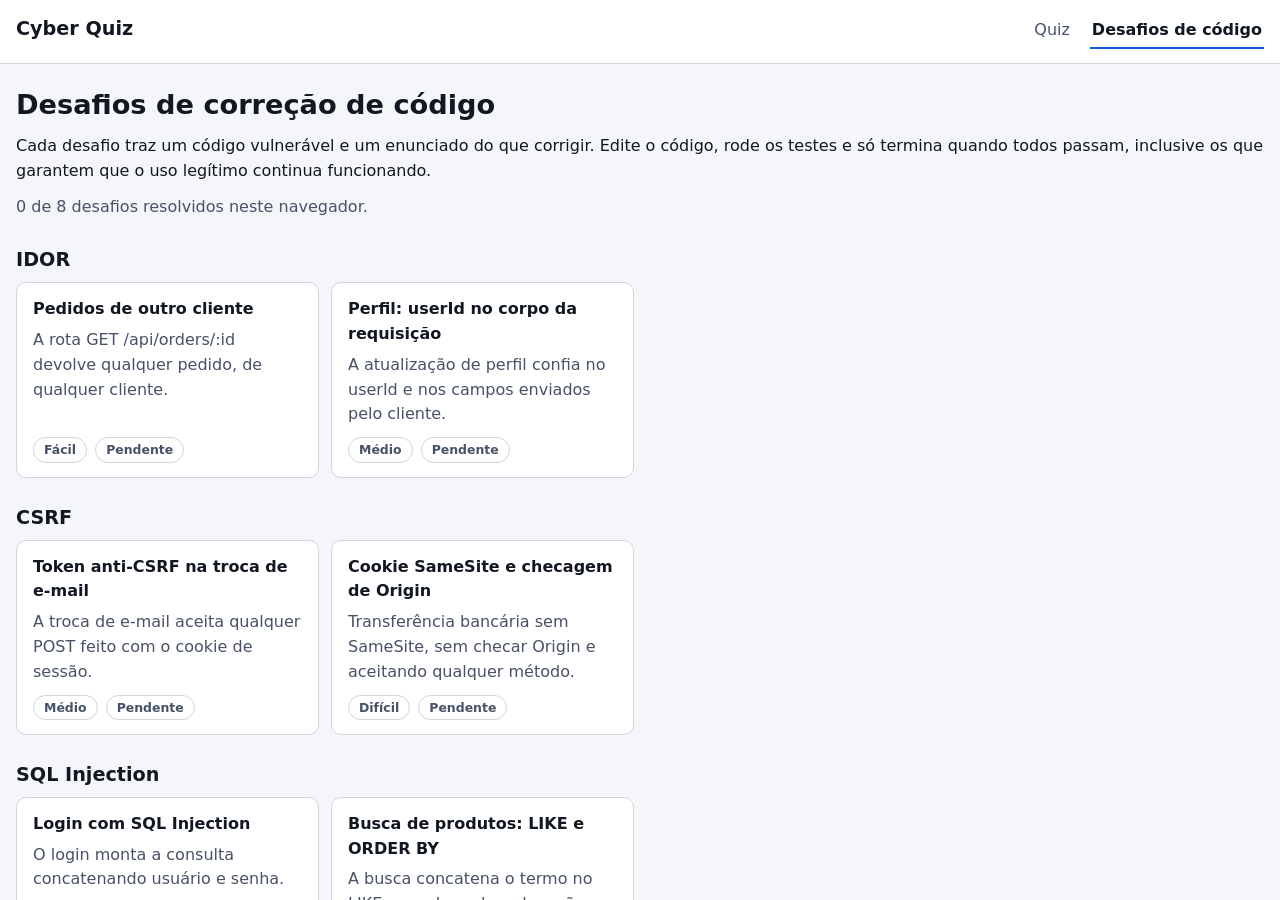
==== desafios.html @ b252db7a "feat: desafios de correção de código estilo LeetCode Página desafios.html com enunciado de um lado e" ====
<!doctype html>
<html lang="pt-BR">
<head>
  <meta charset="utf-8">
  <meta name="viewport" content="width=device-width, initial-scale=1">
  <meta http-equiv="Content-Security-Policy" content="default-src 'none'; script-src 'self'; style-src 'self'; connect-src 'self'; img-src 'self' data:; worker-src 'self'; base-uri 'none'; form-action 'none'">
  <meta name="color-scheme" content="light dark">
  <meta name="description" content="Desafios de correção de código: corrija IDOR, CSRF, SQL Injection e SSRF e rode os testes no navegador.">
  <title>Desafios de correção — Cyber Quiz</title>
  <link rel="icon" href="data:,">
  <link rel="stylesheet" href="assets/style.css">
</head>
<body>
  <a class="skip-link" href="#app">Ir para o conteúdo</a>

  <header class="site-header">
    <div class="container container-wide header-row">
      <a class="brand" href="./">Cyber Quiz</a>
      <nav aria-label="Principal">
        <a href="./">Quiz</a>
        <a href="desafios.html" aria-current="page">Desafios de código</a>
      </nav>
    </div>
  </header>

  <main id="app" class="container container-wide" tabindex="-1">
    <p class="muted" id="loading">Carregando desafios…</p>
    <noscript><p class="notice">Os desafios rodam os testes no navegador e precisam de JavaScript.</p></noscript>
  </main>

  <footer class="site-footer">
    <div class="container container-wide">
      <p>
        O código que você escreve roda só no seu navegador, em um Web Worker isolado, contra bancos e redes <strong>simulados</strong>.
        Nada é enviado a servidores. Pratique técnicas ofensivas apenas em ambientes próprios ou autorizados.
      </p>
      <p>
        <a href="https://github.com/thebinario/cyber-quiz">Código e desafios no GitHub</a>
        · o progresso fica apenas no seu navegador.
      </p>
    </div>
  </footer>

  <script src="assets/challenges.js"></script>
</body>
</html>
---- assets/style.css ----
:root {
  --bg: #f4f6f9;
  --surface: #ffffff;
  --text: #121821;
  --muted: #475266;
  --border: #cfd6e0;
  --primary: #0b5cd5;
  --primary-text: #ffffff;
  --primary-soft: #e6efff;
  --ok: #0a6b3a;
  --ok-bg: #e5f6ec;
  --bad: #a4161a;
  --bad-bg: #fdeaea;
  --focus: #b45309;
  --radius: 10px;
  --mono: ui-monospace, SFMono-Regular, Menlo, Consolas, "Liberation Mono", monospace;
}

@media (prefers-color-scheme: dark) {
  :root {
    --bg: #0e1116;
    --surface: #171b22;
    --text: #e8ecf2;
    --muted: #a6b0bf;
    --border: #2f3744;
    --primary: #7db1ff;
    --primary-text: #0a1220;
    --primary-soft: #17263f;
    --ok: #62d68f;
    --ok-bg: #11271b;
    --bad: #ff9094;
    --bad-bg: #2b1316;
    --focus: #fbbf24;
  }
}

* { box-sizing: border-box; }

html { -webkit-text-size-adjust: 100%; }

body {
  margin: 0;
  background: var(--bg);
  color: var(--text);
  font: 16px/1.55 system-ui, -apple-system, "Segoe UI", Roboto, "Helvetica Neue", Arial, sans-serif;
  min-height: 100vh;
  display: flex;
  flex-direction: column;
}

main { flex: 1; width: 100%; padding-top: 24px; padding-bottom: 40px; }
main:focus { outline: none; }

.container { width: 100%; max-width: 760px; margin: 0 auto; padding-left: 16px; padding-right: 16px; }

.skip-link {
  position: absolute; left: -9999px; top: 0;
  background: var(--primary); color: var(--primary-text);
  padding: 8px 12px; z-index: 10;
}
.skip-link:focus { left: 8px; top: 8px; }

.site-header { background: var(--surface); border-bottom: 1px solid var(--border); }
.site-header .container { display: flex; flex-wrap: wrap; gap: 4px 16px; align-items: baseline; padding-top: 14px; padding-bottom: 14px; }
.brand { font-weight: 700; font-size: 1.2rem; color: var(--text); text-decoration: none; }
.tagline { color: var(--muted); font-size: 0.9rem; }

.site-footer { border-top: 1px solid var(--border); color: var(--muted); font-size: 0.875rem; padding: 16px 0 24px; }
.site-footer p { margin: 4px 0; }

a { color: var(--primary); }
a:focus-visible, button:focus-visible, select:focus-visible, summary:focus-visible,
input:focus-visible + .option-body, [tabindex]:not([tabindex="-1"]):focus-visible {
  outline: 3px solid var(--focus);
  outline-offset: 2px;
}

h1, h2, h3 { line-height: 1.25; margin: 0 0 12px; }
h1 { font-size: 1.7rem; }
h2 { font-size: 1.3rem; }
h3 { font-size: 1.05rem; }
[data-autofocus]:focus { outline: none; }

p { margin: 0 0 12px; }
.muted { color: var(--muted); }

code {
  font-family: var(--mono);
  font-size: 0.92em;
  background: var(--primary-soft);
  border-radius: 4px;
  padding: 1px 5px;
  overflow-wrap: anywhere;
}

.card {
  background: var(--surface);
  border: 1px solid var(--border);
  border-radius: var(--radius);
  padding: 20px;
  margin-bottom: 20px;
}

.notice {
  border: 1px solid var(--bad);
  background: var(--bad-bg);
  border-radius: var(--radius);
  padding: 12px 14px;
}

fieldset { border: 0; margin: 0 0 16px; padding: 0; min-width: 0; }
legend { font-weight: 600; padding: 0; margin-bottom: 8px; }

.choice {
  display: flex; gap: 10px; align-items: flex-start;
  border: 1px solid var(--border); border-radius: var(--radius);
  padding: 10px 12px; margin-bottom: 8px; cursor: pointer;
  background: var(--surface);
}
.choice:hover { border-color: var(--primary); }
.choice input { margin-top: 5px; flex: none; }
.choice-body { display: flex; flex-direction: column; }
.choice:has(input:checked) { border-color: var(--primary); background: var(--primary-soft); }
.choice:has(input:focus-visible) { outline: 3px solid var(--focus); outline-offset: 2px; }

.field { display: flex; flex-wrap: wrap; gap: 8px 12px; align-items: center; margin-bottom: 14px; }
select {
  font: inherit; color: var(--text); background: var(--surface);
  border: 1px solid var(--border); border-radius: 8px; padding: 6px 10px;
}
.check { display: flex; gap: 8px; align-items: flex-start; margin-bottom: 16px; cursor: pointer; }
.check input { margin-top: 5px; }

.btn {
  font: inherit; font-weight: 600; cursor: pointer;
  border-radius: 8px; padding: 10px 18px; border: 1px solid transparent;
}
.btn-primary { background: var(--primary); color: var(--primary-text); }
.btn-primary:disabled { opacity: 0.5; cursor: not-allowed; }
.btn-secondary { background: transparent; color: var(--text); border-color: var(--border); }
.btn-secondary:hover { border-color: var(--primary); }
.actions { display: flex; flex-wrap: wrap; gap: 10px; margin-top: 16px; }

.quiz-meta { display: flex; flex-wrap: wrap; gap: 8px; align-items: center; margin-bottom: 8px; }
.chip {
  font-size: 0.78rem; font-weight: 600;
  border: 1px solid var(--border); border-radius: 999px;
  padding: 2px 10px; color: var(--muted); background: var(--surface);
}
.counter { font-weight: 600; margin-right: auto; }
progress { width: 100%; height: 10px; margin-bottom: 16px; accent-color: var(--primary); }

.question-text { font-size: 1.12rem; font-weight: 600; margin-bottom: 6px; }
.hint { color: var(--muted); font-size: 0.9rem; margin-bottom: 12px; }

.option { display: block; position: relative; margin-bottom: 10px; }
.option input { position: absolute; opacity: 0; inset: 0; width: 100%; height: 100%; margin: 0; cursor: pointer; }
.option-body {
  display: flex; gap: 12px; align-items: flex-start;
  border: 1px solid var(--border); border-radius: var(--radius);
  padding: 12px 14px; background: var(--surface);
}
.option:hover .option-body { border-color: var(--primary); }
.option input:checked + .option-body { border-color: var(--primary); background: var(--primary-soft); }
.option-key {
  flex: none; width: 26px; height: 26px; border-radius: 50%;
  display: inline-flex; align-items: center; justify-content: center;
  font-size: 0.85rem; font-weight: 700; border: 1px solid var(--border); color: var(--muted);
}
.option.is-multi .option-key { border-radius: 6px; }
.option-text { flex: 1; overflow-wrap: anywhere; }
.option input:checked + .option-body .option-key { background: var(--primary); color: var(--primary-text); border-color: var(--primary); }
.option-badge { flex: none; font-size: 0.8rem; font-weight: 700; white-space: nowrap; }

.option.is-correct .option-body { border-color: var(--ok); background: var(--ok-bg); }
.option.is-correct .option-badge { color: var(--ok); }
.option.is-wrong .option-body { border-color: var(--bad); background: var(--bad-bg); }
.option.is-wrong .option-badge { color: var(--bad); }
.option.is-locked input { cursor: default; }

.feedback { border-radius: var(--radius); padding: 14px 16px; margin-top: 16px; border: 1px solid var(--border); background: var(--surface); }
.feedback.ok { border-color: var(--ok); background: var(--ok-bg); }
.feedback.bad { border-color: var(--bad); background: var(--bad-bg); }
.feedback strong { display: block; margin-bottom: 4px; }

.score { font-size: 2.4rem; font-weight: 800; line-height: 1.1; margin-bottom: 4px; }

table { width: 100%; border-collapse: collapse; margin-bottom: 16px; font-size: 0.95rem; }
th, td { text-align: left; padding: 8px 10px; border-bottom: 1px solid var(--border); }
th { color: var(--muted); font-weight: 600; }
td.num, th.num { text-align: right; white-space: nowrap; }

details.review-item { border: 1px solid var(--border); border-radius: var(--radius); background: var(--surface); margin-bottom: 10px; }
details.review-item > summary { cursor: pointer; padding: 12px 14px; font-weight: 600; }
details.review-item .review-body { padding: 0 14px 14px; }
.tag-ok { color: var(--ok); }
.tag-bad { color: var(--bad); }
.review-body ul { margin: 4px 0 12px; padding-left: 20px; }

.history { list-style: none; padding: 0; margin: 0 0 12px; }
.history li { padding: 6px 0; border-bottom: 1px solid var(--border); display: flex; flex-wrap: wrap; gap: 4px 12px; }
.history .when { color: var(--muted); font-size: 0.9rem; }

@media (max-width: 480px) {
  .card { padding: 16px; }
  .option-body { padding: 10px 12px; }
}

@media (prefers-reduced-motion: reduce) {
  * { scroll-behavior: auto !important; transition: none !important; animation: none !important; }
}

/* ---------- navegação e layout largo ---------- */

.container-wide { max-width: 1280px; }
.header-row { justify-content: space-between; align-items: baseline; }
.site-header nav { display: flex; gap: 6px 18px; flex-wrap: wrap; }
.site-header nav a { color: var(--muted); text-decoration: none; padding: 4px 2px; border-bottom: 2px solid transparent; }
.site-header nav a:hover { color: var(--text); }
.site-header nav a[aria-current="page"] { color: var(--text); border-bottom-color: var(--primary); font-weight: 600; }

.visually-hidden {
  position: absolute; width: 1px; height: 1px; margin: -1px; padding: 0;
  overflow: hidden; clip: rect(0 0 0 0); white-space: nowrap; border: 0;
}
.small { font-size: 0.85rem; }

/* ---------- lista de desafios ---------- */

.topic-group { margin-top: 28px; }
.topic-group h2 { margin: 0 0 10px; font-size: 1.2rem; }
.challenge-grid { display: grid; gap: 12px; grid-template-columns: repeat(auto-fill, minmax(280px, 1fr)); }
.challenge-card {
  display: flex; flex-direction: column; gap: 6px;
  background: var(--surface); border: 1px solid var(--border); border-radius: var(--radius);
  padding: 14px 16px; color: var(--text); text-decoration: none;
}
.challenge-card:hover { border-color: var(--primary); }
.challenge-card.is-solved { border-left: 4px solid var(--ok); }
.challenge-title { font-weight: 700; }
.challenge-meta { display: flex; gap: 8px; flex-wrap: wrap; margin-top: auto; padding-top: 4px; }
.chip-ok { color: var(--ok); border-color: var(--ok); }
.chips { display: flex; gap: 8px; flex-wrap: wrap; margin: 4px 0; }

/* ---------- tela dividida: enunciado | código ---------- */

.split {
  display: grid;
  grid-template-columns: minmax(0, 1fr) minmax(0, 1.15fr);
  gap: 16px;
  align-items: start;
}
.pane {
  background: var(--surface); border: 1px solid var(--border); border-radius: var(--radius);
  padding: 18px 20px; min-width: 0;
}
.pane-statement h1 { margin: 6px 0 4px; font-size: 1.4rem; }
.pane-statement h1:focus { outline: none; }
.pane-statement .owasp { font-size: 0.85rem; margin: 4px 0 12px; }
.pane-statement .statement ul { padding-left: 20px; }
.pane-statement .statement li { margin: 6px 0; }
.pane-statement details { border-top: 1px solid var(--border); margin-top: 14px; padding-top: 10px; }
.pane-statement summary { cursor: pointer; font-weight: 600; }
.back-link { font-size: 0.9rem; }
.hints { padding-left: 20px; }
.btn-small { padding: 6px 12px; font-size: 0.9rem; margin-top: 8px; }

.pane-editor { position: sticky; top: 12px; }
.editor-bar { display: flex; flex-wrap: wrap; justify-content: space-between; align-items: center; gap: 8px; margin-bottom: 8px; }
.editor-title { font-family: var(--mono); font-size: 0.9rem; color: var(--muted); }
.editor-actions { display: flex; gap: 8px; flex-wrap: wrap; }
.editor-actions .btn { padding: 8px 14px; font-size: 0.9rem; }

.code-editor {
  width: 100%; height: 360px; resize: vertical;
  font: 0.88rem/1.5 var(--mono); tab-size: 2;
  background: var(--bg); color: var(--text);
  border: 1px solid var(--border); border-radius: 8px; padding: 12px;
  white-space: pre; overflow: auto;
}
.code-block {
  background: var(--bg); border: 1px solid var(--border); border-radius: 8px;
  padding: 12px; overflow: auto; font: 0.85rem/1.5 var(--mono); margin: 8px 0;
}
.code-block code { background: none; padding: 0; font: inherit; }

.results { margin-top: 12px; max-height: 420px; overflow: auto; }
.results-summary { font-weight: 700; margin: 0 0 8px; }
.results-summary.ok { color: var(--ok); }
.results-summary.bad { color: var(--bad); }
.test-list { list-style: none; margin: 0; padding: 0; }
.test-list li { display: flex; gap: 10px; padding: 8px 10px; border-radius: 8px; margin-bottom: 6px; border: 1px solid var(--border); }
.test-ok { background: var(--ok-bg); border-color: var(--ok); }
.test-bad { background: var(--bad-bg); border-color: var(--bad); }
.test-mark { font-weight: 700; width: 1.2em; flex: none; }
.test-ok .test-mark { color: var(--ok); }
.test-bad .test-mark { color: var(--bad); }
.test-body { display: flex; flex-direction: column; gap: 2px; min-width: 0; }
.test-msg { font-family: var(--mono); font-size: 0.82rem; color: var(--muted); overflow-wrap: anywhere; }
.error-text { white-space: pre-wrap; font: 0.85rem/1.5 var(--mono); margin: 6px 0 0; }

@media (max-width: 980px) {
  .split { grid-template-columns: minmax(0, 1fr); }
  .pane-editor { position: static; }
}
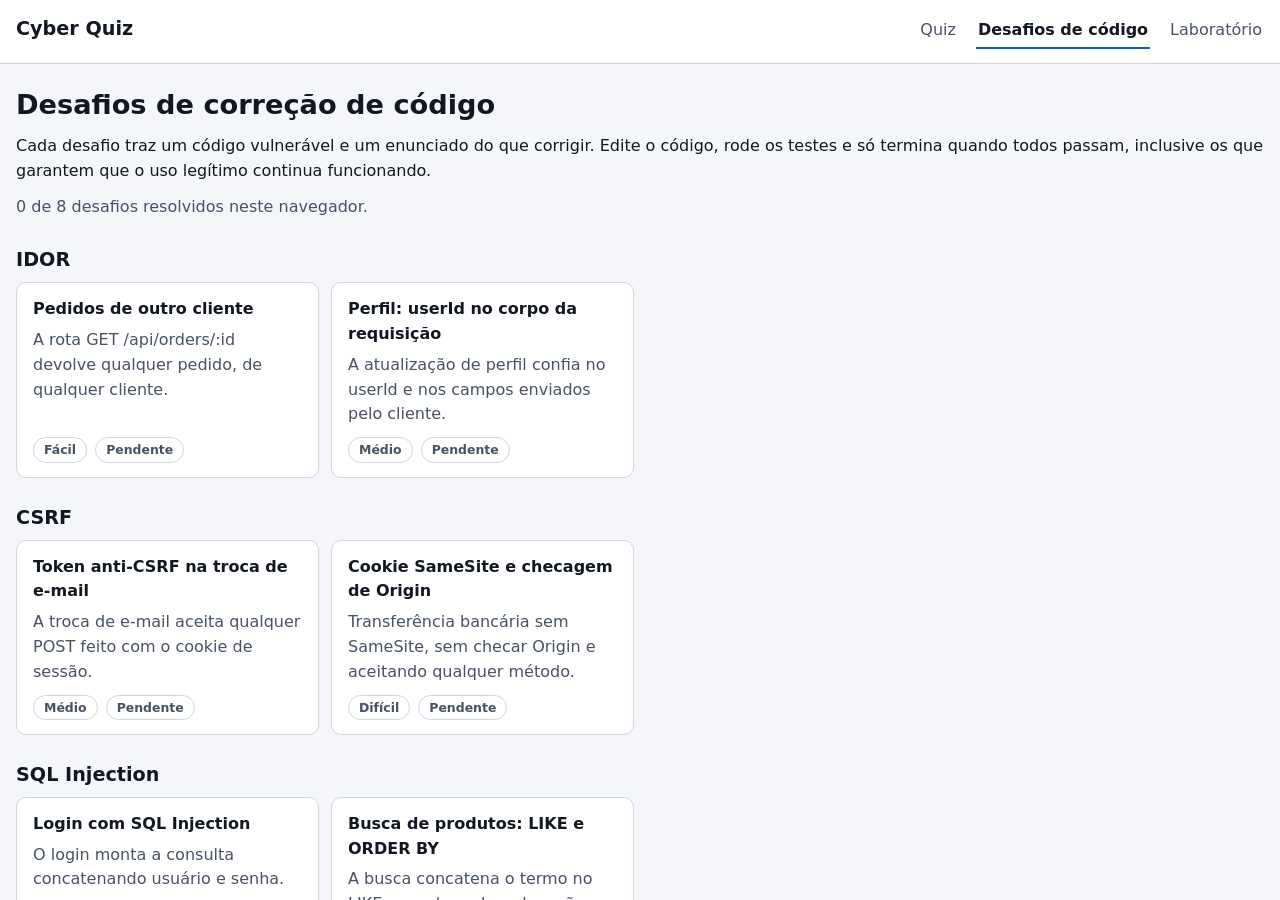
==== commit 2244c645: "feat: laboratório de CTF com Linux no navegador (WebAssembly) lab.html: enunciado de um lado e um Al" ====
--- a/desafios.html
+++ b/desafios.html
@@ -19,6 +19,7 @@
       <nav aria-label="Principal">
         <a href="./">Quiz</a>
         <a href="desafios.html" aria-current="page">Desafios de código</a>
+        <a href="lab.html">Laboratório</a>
       </nav>
     </div>
   </header>
--- a/assets/style.css
+++ b/assets/style.css
@@ -303,3 +303,23 @@
   .split { grid-template-columns: minmax(0, 1fr); }
   .pane-editor { position: static; }
 }
+
+/* ---------- laboratório (VM no navegador) ---------- */
+
+.terminal-box {
+  background: #0b0f14; border-radius: 8px; padding: 8px; overflow: auto;
+  min-height: 120px; margin-bottom: 12px;
+}
+.terminal-box:empty { display: none; }
+.lab-status { margin: 0 0 10px; min-height: 1.4em; }
+.bad-text { color: var(--bad); }
+.pane-lab .feedback { margin-top: 12px; }
+.flag-form { margin-top: 4px; }
+.flag-form label { font-weight: 600; display: block; margin-bottom: 4px; }
+.flag-row { display: flex; gap: 8px; }
+.flag-input {
+  flex: 1; min-width: 0; padding: 10px 12px; border: 1px solid var(--border); border-radius: 8px;
+  background: var(--bg); color: var(--text); font: 0.95rem var(--mono);
+}
+
+.feedback > span { display: block; margin-top: 6px; }
